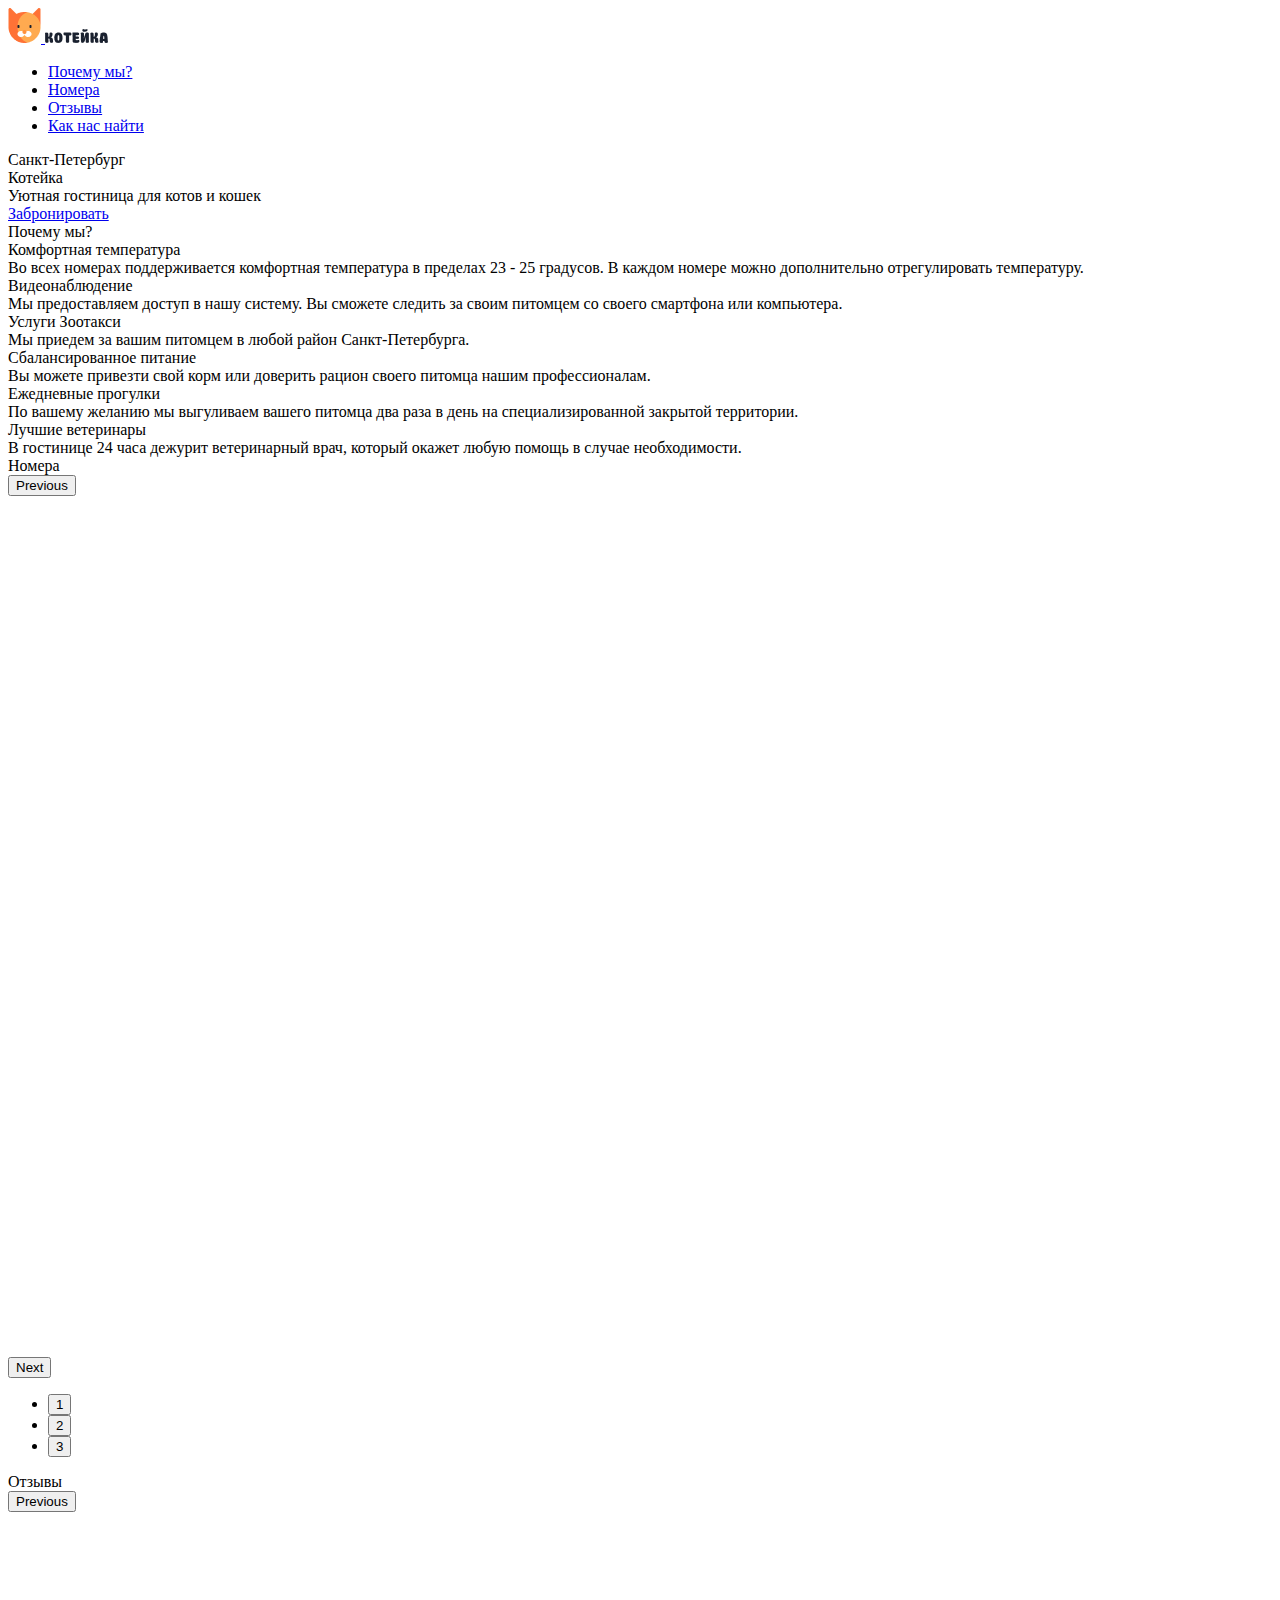
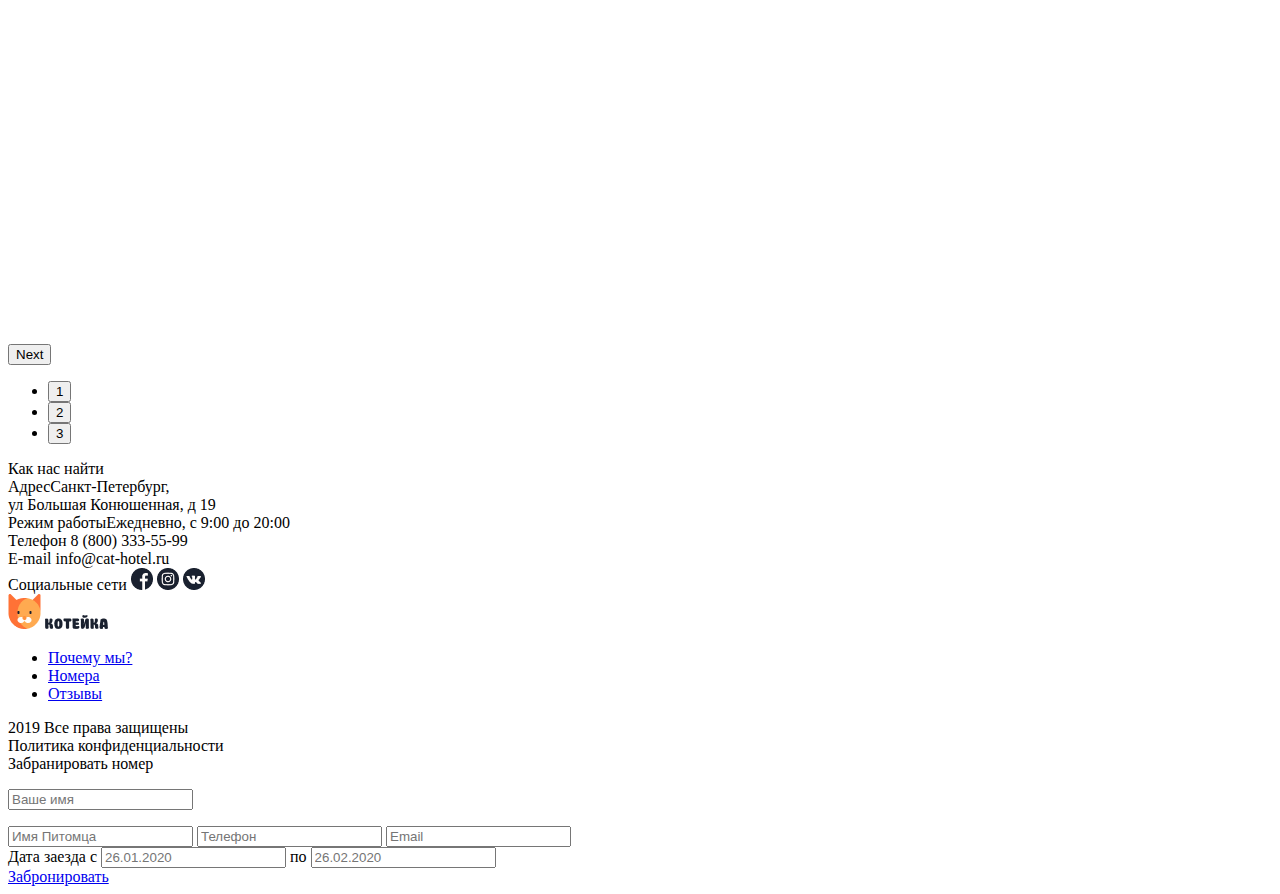
==== github/cathotel/index.html @ 37ad0294 "Создал сайт кетхотел" ====
<!DOCTYPE html>
<html lang="en">

<head>
    <meta charset="UTF-8">
    <meta name="viewport" content="width=device-width, initial-scale=1.0">
    <title>Document</title>
    <link href="https://fonts.googleapis.com/css?family=Lato:400,700|Rubik:400,500,700,900&display=swap&subset=cyrillic"
        rel="stylesheet">
    <link rel="stylesheet" href="/css/reset.css">
    <link rel="stylesheet" href="/css/slick.css">
    <link rel="stylesheet" href="/css/fonts.css">
    <link rel="stylesheet" href="/css/main.css">
    <link rel="stylesheet" href="/css/style.css">
</head>

<body>
    <div class="header">
        <div class="container">
            <div class="header-wrapper">
                <div class="header-logo">
                    <a href="/index.html">
                        <img src="images/logo.png" alt="">
                        <img src="images/logodescr.png" alt=""></a>
                </div>
                <div class="header-menu">
                    <ul>
                        <li class="list"><a href="#text-item">Почему мы?</a></li>
                        <li class="list"><a href="nomera.html">Номера</a></li>
                        <li class="list"><a href="#otzyvy"> Отзывы</a></li>
                        <li class="list"><a href="#searchmap">Как нас найти</a></li>
                    </ul>
                </div>
            </div>
        </div>
    </div>
    <section class="info">
        <div class="container">
            <div class="info-wrapper">
                <div class="info-item">
                    <div class="subtitle">Санкт-Петербург</div>
                    <div class="title">Котейка</div>
                    <div class="info-item__descr">Уютная гостиница для котов и кошек</div>
                    <a href="#" class="btn js-button-campaign">Забронировать</a>
                </div>
            </div>
        </div>
    </section>

    
    <section class="text">
        <div class="container">

            <div class="text-title" id="text-item">Почему мы?</div>
            <div class="text-items__wrapper">
                <div class="text-item">
                    <div class="text-item__img" style="background-image: url(images/gradus.svg);"></div>
                    <div class="text-item__title">Комфортная температура</div>
                    <div class="text-item__descr">Во всех номерах поддерживается комфортная температура в пределах
                        23 - 25 градусов. В каждом номере можно дополнительно отрегулировать температуру. </div>
                </div>
                <div class="text-item">
                    <div class="text-item__img" style="background-image: url(images/camera.svg);"></div>
                    <div class="text-item__title">Видеонаблюдение</div>
                    <div class="text-item__descr">Мы предоставляем доступ в нашу систему. Вы сможете следить
                        за своим питомцем со своего смартфона или компьютера.</div>
                </div>
                <div class="text-item">
                    <div class="text-item__img" style="background-image: url(images/auto.svg);"></div>
                    <div class="text-item__title">Услуги Зоотакси</div>
                    <div class="text-item__descr">Мы приедем за вашим питомцем в любой район Санкт-Петербурга.</div>
                </div>


                <div class="text-item">
                    <div class="text-item__img" style="background-image: url(images/eat.svg);"></div>
                    <div class="text-item__title">Сбалансированное питание</div>
                    <div class="text-item__descr">Вы можете привезти свой корм
                        или доверить рацион своего
                        питомца нашим профессионалам.</div>
                </div>
                <div class="text-item">
                    <div class="text-item__img" style="background-image: url(images/cat.svg);"></div>
                    <div class="text-item__title">Ежедневные прогулки</div>
                    <div class="text-item__descr">По вашему желанию мы выгуливаем вашего питомца два раза в день
                        на специализированной закрытой территории.</div>
                </div>
                <div class="text-item">
                    <div class="text-item__img" style="background-image: url(images/helper.svg);"></div>
                    <div class="text-item__title">Лучшие ветеринары</div>
                    <div class="text-item__descr">В гостинице 24 часа дежурит ветеринарный врач, который окажет любую
                        помощь в случае необходимости.</div>
                </div>
            </div>
        </div>
    </section>

    <section class="nomers">
        <div class="text-title">Номера</div>
        <div class="slider">
            <div class="slider-items">
                <div class="slider-item">
                    <div class="slider-item-img" style="background-image: url(images/cotvsumke.jpg);"></div>
                    <div class="slider-item-info">
                        <div class="slider-item-info__title">Эконом плюс</div>
                        <div class="slider-item-info__descr">
                            <ul>
                                <li class="sliderList"><a href="">Площадь - 0,90 м2</a></li>
                                <li class="sliderList"><a href="">Размеры (ШхГхВ) — 90х100х180 см</a></li>
                                <li class="sliderList"><a href="">Цена за сутки: 200₽</a></li>
                            </ul>
                        </div>
                        <a href="#" class="btn btnRed js-button-campaign">Забронировать</a>
                    </div>
                </div>
            </div>

            <div class="slider-items">
                <div class="slider-item">
                    <div class="slider-item-img" style="background-image: url(images/cotnapolke.jpg);"></div>
                    <div class="slider-item-info">
                        <div class="slider-item-info__title">Комфорт </div>
                        <div class="slider-item-info__descr">
                            <ul>
                                <li class="sliderList"><a href=""> Площадь - 1,13 м2</a></li>
                                <li class="sliderList"><a href=""> Размеры (ШхГхВ) - 100х125х180 см</a></li>
                                <li class="sliderList"><a href="">Цена за сутки: span 250₽ </a></li>
                            </ul>
                        </div>
                        <a href="#" class="btn btnRed js-button-campaign">Забронировать</a>
                    </div>
                </div>
            </div>

            <div class="slider-items">
                <div class="slider-item">
                    <div class="slider-item-img" style="background-image: url(images/cotvcorzine.png);"></div>
                    <div class="slider-item-info">
                        <div class="slider-item-info__title">Сьют </div>
                        <div class="slider-item-info__descr">
                            <ul>
                                <li class="sliderList"><a href=""> Площадь - 1,56 м2</a></li>
                                <li class="sliderList"><a href=""> Размеры (ШхГхВ) - 125х125х180 см</a></li>
                                <li class="sliderList"><a href=""> Цена за сутки: 350₽</a></li>
                            </ul>
                        </div>
                        <a href="#" class="btn btnRed js-button-campaign">Забронировать</a>
                    </div>
                </div>
            </div>
        </div>
        </div>
    </section>
    <section class="review">
        <div class="text-title" id="otzyvy">Отзывы</div>
        <div class="slider-review">
            <div class="review-slider-item">
                <div class="review-slider-item__text">Первый раз пришлось оставить нашего котика
                    в гостинице, очень переживали. Администратор Мария каждый день высылала нам фото нашего питомца,
                    рассказывала, как он себя чувствует.
                    И мы и котик остались очень довольны!</div>
                <div class="review-slider-item__user_date_wrapper">
                    <div class="review-slider-item__user">Валерия Гришаева</div>
                    <div class="review-slider-item__date">15 ноября, 2019</div>
                </div>
            </div>
            <div class="review-slider-item">
                <div class="review-slider-item__text">Гостиницу для питомцев нам посоветовали друзья. Они всегда
                    оставляют здесь своего кота, когда уезжают. В “Котейке” очень хорошо заботятся о питомцах, в
                    гостинице очень чисто. Всем рекомендую! Будем обращаться еще.</div>
                <div class="review-slider-item__user_date_wrapper">
                    <div class="review-slider-item__user">Екатерина Минаева</div>
                    <div class="review-slider-item__date">10 октября, 2019</div>
                </div>
            </div>
            <div class="review-slider-item">
                <div class="review-slider-item__text">Мой кот — настоящая привереда, угодить ему сложно. У меня были
                    особые требования к уходу за ним, и “Котейка” отлично справились. Я часто наблюдал по видео за
                    питомцем со своего телефона, это очень удобно. </div>
                <div class="review-slider-item__user_date_wrapper">
                    <div class="review-slider-item__user">Павел Нечаев</div>
                    <div class="review-slider-item__date">2 августа, 2019</div>
                </div>
            </div>
        </div>
        </div>
        </div>
    </section>
    <footer class="footer">
        <div class="footer-top">
            <div class="container footer-wrapper">
                <div class="footer-top__item-left">
                    <div class="footer-top__item-left-title">Как нас найти</div>
                    <div class="footer-top__item-left-addres"> <span>Адрес</span>Санкт-Петербург, <br>
                        ул Большая Конюшенная, д 19 </div>
                    <div class="footer-top__item-left-works"> <span>Режим работы</span>Ежедневно, с 9:00 до 20:00 </div>
                    <div class="footer-top__item-left-fon"> <span>Телефон</span> 8 (800) 333-55-99</div>
                    <div class="footer-top__item-left-mail"><span>E-mail</span> info@cat-hotel.ru</div>
                    <div class="footer-top__item-left-socseti"><span>Социальные сети</span>
                        <a href="#"><img src="images/fb.png" alt=""></a>
                        <a href="#"><img src="images/inst.png" alt=""></a>
                        <a href="#"><img src="images/vk.png" alt=""></a>
                    </div>
                </div>

                <div class="footer-top__item-right" id="searchmap">
                    <script type="text/javascript" charset="utf-8" async
                        src="https://api-maps.yandex.ru/services/constructor/1.0/js/?um=constructor%3A2e647d6740fc18b37abcd049ff1bc5b6906db2e746217509d3de28a789d1b84e&amp;width=1057&amp;height=720&amp;lang=ru_RU&amp;scroll=true"></script>
                </div>
            </div>
        </div>
        <div class="footer-bottom">
            <div class="footer-bottom-up">
                <div class="container">
                    <div class="header-wrapper">
                        <div class="header-logo">
                            <img src="images/logo.png" alt="">
                            <img src="images/logodescr.png" alt="">
                        </div>
                        <div class="header-menu">
                            <ul>
                                <li class="list"><a href="#text-item">Почему мы?</a></li>
                                <li class="list"><a href="nomera.html">Номера</a></li>
                                <li class="list"><a href="#otzyvy"> Отзывы</a></li>
                            </ul>
                        </div>
                    </div>
                </div>
            </div>
            <div class="container">
                <div class="footer-bottom-down">
                    <div class="bottom-down__item">2019 Все права защищены</div>
                    <div class="bottom-down__item">Политика конфиденциальности</div>
                </div>
            </div>
        </div>
    </footer>


    <div class="overlay js-overlay-campaign">
        <div class="popup js-popup-campaign">
            <div class="text-title" id="popup-text">Забранировать номер</div>
            <form action="send.php" method="post" class="form">
                <p><input placeholder="Ваше имя" name="fio"></p>
                    <input placeholder="Имя Питомца" name="KatName">
                    <input placeholder="Телефон" name="fon">
                    <input placeholder="Email" name="Email">
                    <div class="data">Дата заезда
                    <span>c</span>
                        <input placeholder="26.01.2020" name="from"> по
                        <input placeholder="26.02.2020" name="to">
                </div>
                <a href="#" class="btn btnRed js-button-campaign">Забронировать</a>
            </form>
           
            <div class="close-popup js-close-campaign"></div>
        </div>
    </div>


    <script src="https://ajax.googleapis.com/ajax/libs/jquery/3.4.1/jquery.min.js"></script>
    <script src="js/slick.min.js"></script>
    <script src="js/main.js"></script>
</body>

</html>
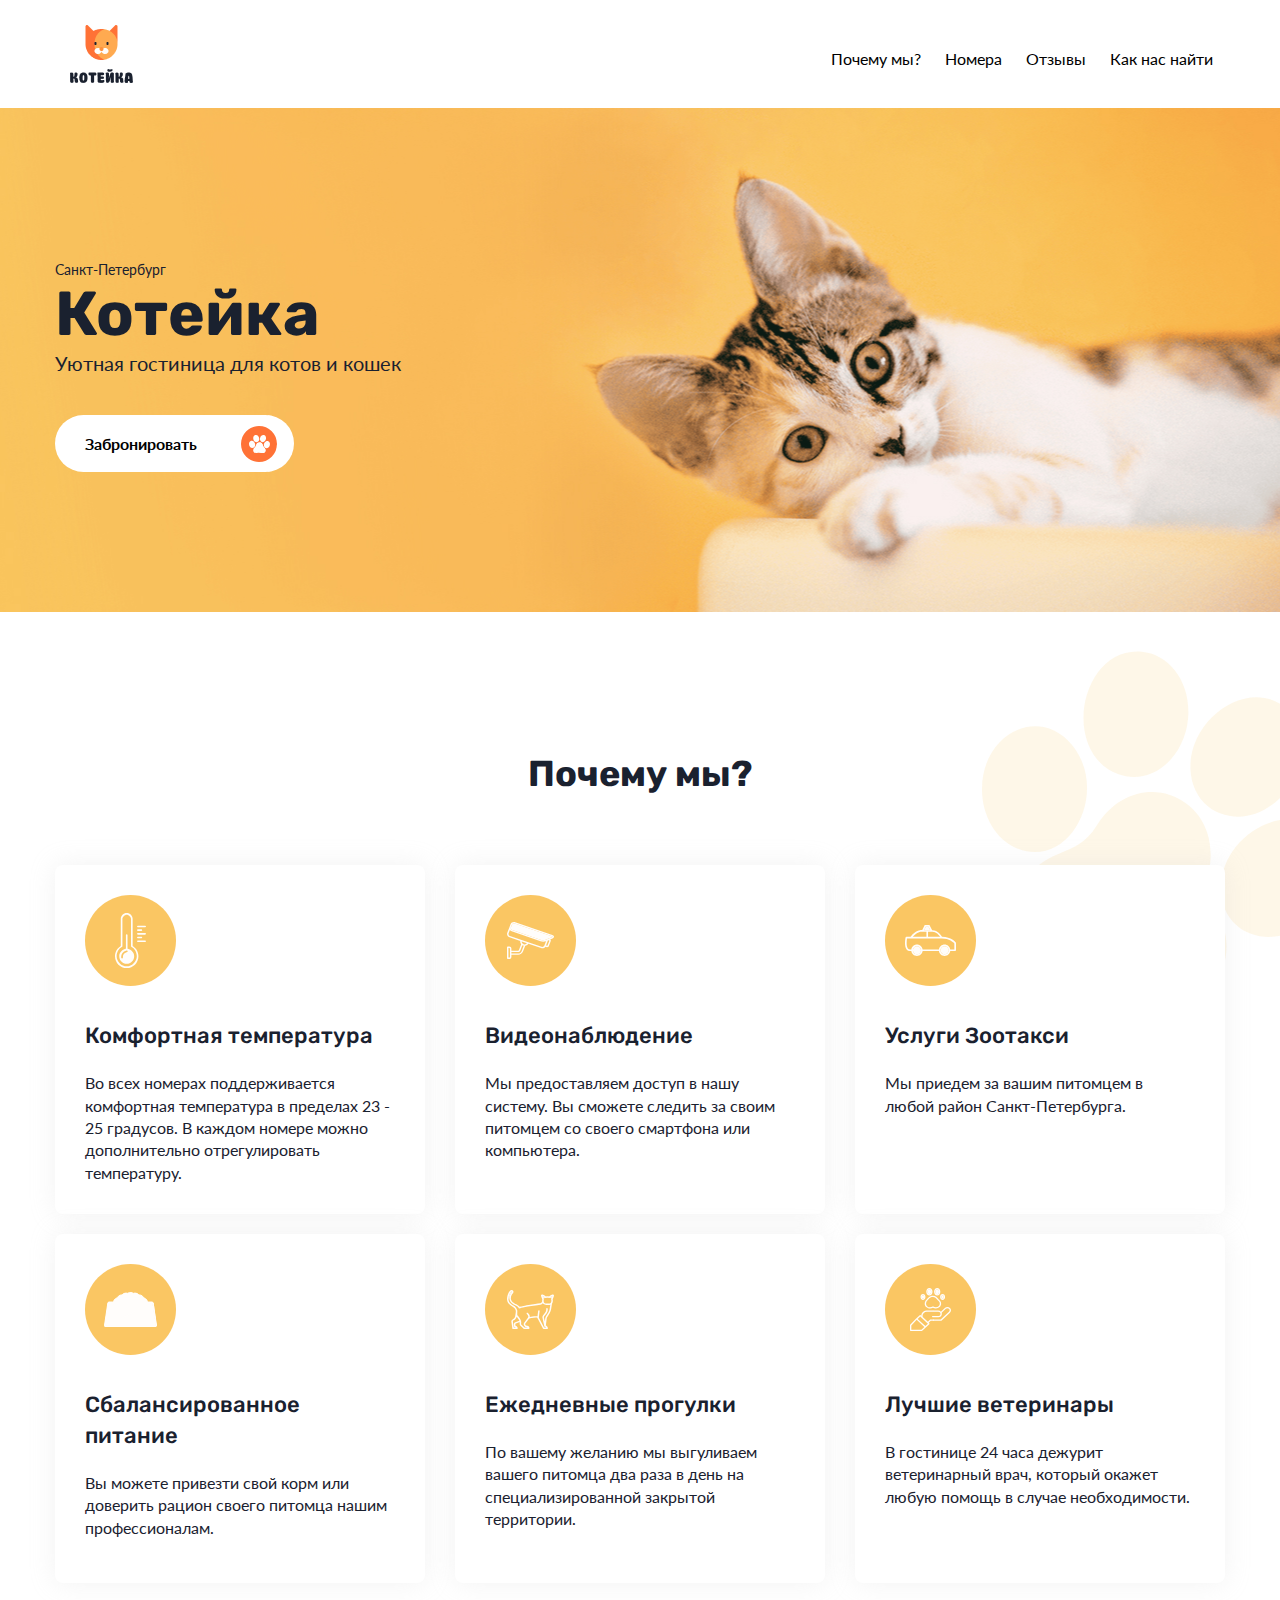
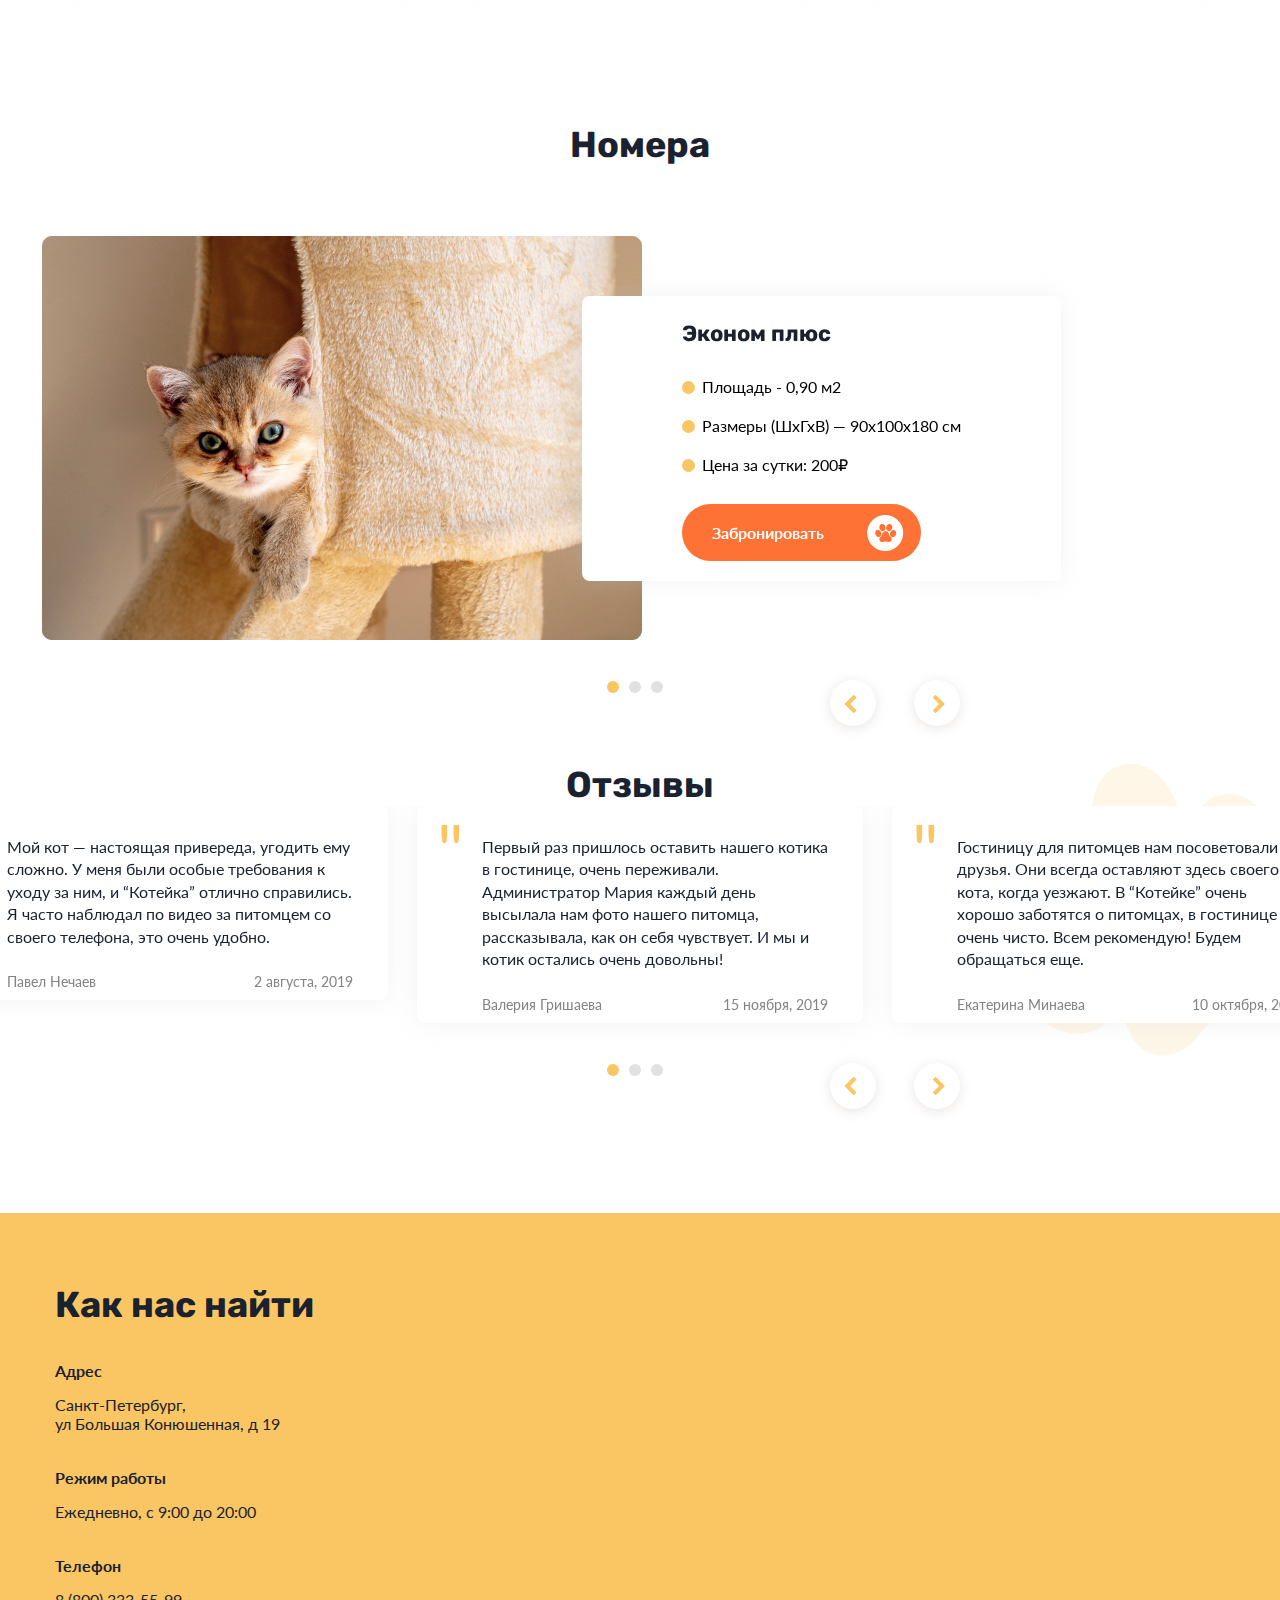
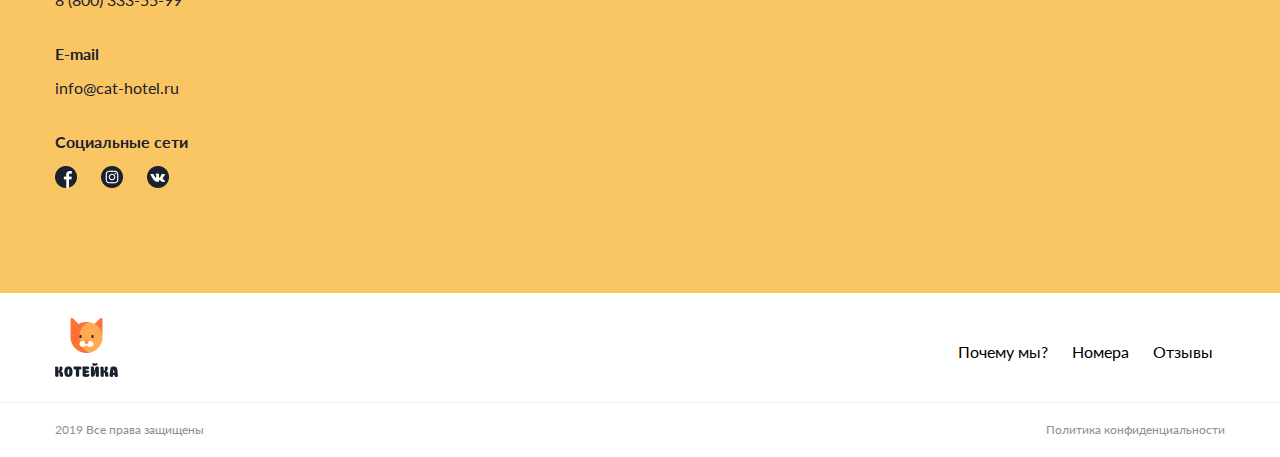
==== commit f595789d: "Update index.html" ====
--- a/github/cathotel/index.html
+++ b/github/cathotel/index.html
@@ -7,11 +7,11 @@
     <title>Document</title>
     <link href="https://fonts.googleapis.com/css?family=Lato:400,700|Rubik:400,500,700,900&display=swap&subset=cyrillic"
         rel="stylesheet">
-    <link rel="stylesheet" href="/css/reset.css">
-    <link rel="stylesheet" href="/css/slick.css">
-    <link rel="stylesheet" href="/css/fonts.css">
-    <link rel="stylesheet" href="/css/main.css">
-    <link rel="stylesheet" href="/css/style.css">
+    <link rel="stylesheet" href="css/reset.css">
+    <link rel="stylesheet" href="css/slick.css">
+    <link rel="stylesheet" href="css/fonts.css">
+    <link rel="stylesheet" href="css/main.css">
+    <link rel="stylesheet" href="css/style.css">
 </head>
 
 <body>
@@ -263,4 +263,4 @@
     <script src="js/main.js"></script>
 </body>
 
-</html>+</html>
--- a/github/cathotel/css/fonts.css
+++ b/github/cathotel/css/fonts.css
@@ -0,0 +1,33 @@
+@font-face {
+  font-family: 'icomoon';
+  src:  url('../fonts/icomoon.eot?s1ht3e');
+  src:  url('../fonts/icomoon.eot?s1ht3e#iefix') format('embedded-opentype'),
+    url('../fonts/icomoon.ttf?s1ht3e') format('truetype'),
+    url('../fonts/icomoon.woff?s1ht3e') format('woff'),
+    url('../fonts/icomoon.svg?s1ht3e#icomoon') format('svg');
+  font-weight: normal;
+  font-style: normal;
+  font-display: block;
+}
+
+[class^="icon-"], [class*=" icon-"] {
+  /* use !important to prevent issues with browser extensions that change fonts */
+  font-family: 'icomoon' !important;
+  speak: none;
+  font-style: normal;
+  font-weight: normal;
+  font-variant: normal;
+  text-transform: none;
+  line-height: 1;
+
+  /* Better Font Rendering =========== */
+  -webkit-font-smoothing: antialiased;
+  -moz-osx-font-smoothing: grayscale;
+}
+
+.icon-chevron-left:before {
+  content: "\f053";
+}
+.icon-chevron-right:before {
+  content: "\f054";
+}
--- a/github/cathotel/css/main.css
+++ b/github/cathotel/css/main.css
@@ -0,0 +1,103 @@
+
+
+.overlay {
+	position: absolute;
+	width: 100%;
+	height: 100vh;
+	top: 0;
+	left: 0;
+	background: rgba(255, 254, 253, 0.8);
+	backdrop-filter: blur(8px);	
+	display: none;
+	z-index: 100;
+	
+}
+
+.popup {
+	position: absolute;
+	max-width: 570px;
+	left: 50%;
+	top: 45%;
+	transform: translate(-50%, -50%);
+	padding: 50px 70px;
+	background-color: #fff;
+	color: #1A212F;
+	box-shadow: 0px 0px 25px rgba(208, 208, 208, 0.25);
+	border-radius: 10px;
+	border: 1px solid sandybrown;
+	background-image: url(../images/formpaw.svg);
+	background-repeat: no-repeat;
+	background-position: -30px -25px;
+}
+#popup-text{
+	font-size: 28px;
+	line-height: 33px;
+	margin-bottom: 50px;
+}
+
+.form input{ 
+	width: 100%;
+	padding: 16px 10px;
+	background-color: #fff;
+	border: 1px solid #D7D7D7;
+	box-sizing: border-box;
+	border-radius: 25px;
+	margin-bottom: 20px;	
+}
+.form .data input{ 
+	max-width: 129px;
+	margin: 0px 1px 20px 12px;
+	
+}
+.data{
+
+}
+.data span{
+	padding: 0 0 0 30px;
+}
+
+.form input::placeholder{ 
+	color: #000;
+}
+.form .btn{
+	transform: translate(40%);
+}
+.close-popup {
+	position: absolute;
+	top: 15px;
+	right: 15px;
+	width: 23px;
+	height: 23px;
+	cursor: pointer;
+}
+
+.close-popup:before {
+	content: '';
+	background-color: #FF7236;
+	position: absolute;
+	height: 1px;
+	width: 31px;
+	top: 11px;
+	left: -4px;
+	transform: rotate(-45deg);
+}
+
+.close-popup:after {
+	content: '';
+	background-color: #FF7236;
+	position: absolute;
+	height: 1px;
+	width: 31px;
+	top: 11px;
+	transform: rotate(45deg);
+	left: -4px;
+}
+
+@media screen and (max-width: 768px) {
+
+	.popup {
+		width: 100%;
+		height: 100vh;
+		font-size: 15px;
+	}
+}--- a/github/cathotel/css/style.css
+++ b/github/cathotel/css/style.css
@@ -0,0 +1,1142 @@
+
+*, *::before, *::after{
+    box-sizing: border-box;
+}
+body{
+    font-family: 'Lato',serif;
+    font-weight: 400;
+    font-size: 16px;
+    line-height: 140%;
+    color: #1A212F;
+    outline: none;
+}
+a{
+    text-decoration: none;
+    color: #000;
+}
+
+.container {
+    max-width: 1170px;
+    margin: 0 auto;
+}
+.header-wrapper {
+    display: flex;
+    justify-content: space-between;
+    padding-top: 10px;
+}
+.header-logo :first-child{
+    margin: 3px 15px;
+    display: block;
+}
+.header-logo{
+    margin: 12px 0px;
+}
+.header-menu ul {
+    display: flex;
+}
+.list {    
+    margin: 32px 1px;
+    border: 1px solid #Fff;
+    padding: 5px 10px;
+    transition: .5s;
+}
+.list:hover{
+    border: 1px solid #FAC663;
+    padding: 5px 10px;
+}
+.info {
+    width: 100%;
+    background-image: url(../images/fon.jpg);
+    background-repeat: no-repeat;
+    background-size: cover;
+    background-position: center;
+    height: 504px;
+}
+.info-wrapper {
+    padding-top: 153px;
+    
+}
+.info-item {
+    max-width: 350px;
+    
+}
+.subtitle {
+    font-size: 14px;
+    line-height: 17px;
+}
+.title {
+    font-family: 'Rubik', sans-serif;
+    font-weight: bold;
+    font-size: 62px;
+    line-height: 73px;
+}
+.info-item__descr {
+    font-size: 20px;
+    line-height: 24px;
+    margin-bottom: 40px;
+}
+
+.btn{
+    padding: 19px 80px 19px 30px;
+    background-color: #fff;
+    border-radius: 30px;
+    display: inline-block;
+    font-weight: 700;
+    font-size: 16px;
+    line-height: 19px;
+    background-image: url(../images/paw.svg);
+    background-repeat: no-repeat;
+    background-position: right;
+    border-right: solid 17px #fff;
+}
+.text {
+    width: 100%;
+    position: relative;
+    padding-top: 140px;
+    background-image: url(../images/lapa.svg);
+    background-position:  100% 0;
+    background-repeat: no-repeat;
+}
+
+.text-title {
+    font-family: 'Rubik', sans-serif;
+    font-weight: bold;
+    font-weight: bold;
+    font-size: 36px;
+    line-height: 43px;
+    width: 100%;
+    text-align: center;
+}
+.text-items__wrapper {
+    margin-top: 70px;
+    display: grid;
+    grid-template-columns: 1fr 1fr 1fr;
+    grid-template-rows: 1fr 1fr;
+    grid-column-gap:30px ;
+    grid-row-gap: 20px;
+}
+.text-item {
+    max-width: 370px;
+    border-radius: 8px;
+    box-shadow: 0px 0px 25px rgba(208, 208, 208, 0.25);
+    background-color: #fff;
+    padding: 30px 30px;
+}
+
+.text-item__img {
+    width: 91px;
+    height: 91px;
+    background-color: #FAC663;
+    border-radius: 50%;
+    background-repeat: no-repeat;
+    background-position: 50% 50%;
+    margin-bottom: 35px;
+}
+.text-item__title {
+    font-family: 'Rubik', sans-serif;
+    font-weight: bold;
+    font-weight: 500;
+    font-size: 22px;
+    line-height: 140%;
+    margin-bottom: 20px;
+}
+
+
+.btnRed{
+    background-color: #FF7236;
+    border-color: #FF7236;
+    background-image: url(../images/paw2.png);
+    color: #fff;
+}
+    
+.nomers {
+    background-image: url(../images/ryba.png) q;
+    background-repeat: no-repeat;
+    margin-top: 140px;
+}
+
+.slider {
+    margin-bottom: 70px;
+}
+.slider-items{
+    width: 1197px;
+}
+.slider-item {
+    padding-top: 70px;
+    max-width: 1197px;
+    margin: 0 auto;
+    position: relative;
+
+}
+.slider-item-img {
+    max-width: 600px;
+    height: 404px;
+    
+}
+.slider-item-info {
+    position: absolute;
+    top: 130px;
+    left: 540px;
+    max-width: 500px;
+    height: 285px;
+    border-radius: 8px;
+    box-shadow: 0px 0px 25px rgba(208, 208, 208, 0.25);
+    z-index: 5;
+    background-color: #fff;
+    padding: 25px 100px;
+}
+.slider-item-info__title {
+    font-weight: 500;
+    font-size: 22px;
+    line-height: 26px;
+    font-family: 'Rubik', sans-serif;
+    font-weight: bold;
+    margin-bottom: 30px;
+}
+.slider-item-info__descr {
+    margin-bottom: 30px;
+}
+.sliderList {
+    font-size: 16px;
+    line-height: 19px;
+    font-family: 'Lato',serif;
+    font-weight: 400;
+    margin-bottom: 20px;
+    position: relative;
+    padding-left: 20px;
+}
+.sliderList::before{
+    width: 13px;
+    height: 13px;
+    background-color: #FAC663;
+    content: "";
+    position: absolute;
+    left: 0;
+    top: 23%;
+    border-radius: 50%;
+}
+.slider .slick-dots{
+    display: flex;
+    justify-content: center;
+}
+.slider .slick-dots button{
+    font-size: 0;
+    border-radius: 50%;
+    background-color: #E1E1E1;
+    border: none;
+    margin-right: 10px;
+    width: 12px;
+    height: 12px;
+}
+.slider .slick-dots .slick-active button{
+    background-color: #FAC663;
+}
+
+.slider .slick-arrow {
+    position: absolute;
+    bottom: -33px;
+    right: 25%;
+    display: flex;    
+    background-color: #fff;
+    width: 46px;
+    height: 46px;
+    border-radius: 50%;
+    box-shadow: 0px 2px 12px rgba(173, 152, 143, 0.25);
+    border: none;
+    cursor: pointer;
+    font-size: 0;
+}
+.slider .slick-prev{
+    position: absolute;
+    right: 30%;
+    width: 46px;
+    height: 46px;
+    display: inline-block;
+    margin-right: 20px;
+}
+
+.slider .slick-prev::before{
+    content: "\f053";
+    color: #FAC663;
+    z-index: 15;
+    font-size: 20px;
+    font-family: 'icomoon';
+    position: absolute;
+    top: 30%;
+    left: 29%;
+}
+.slider .slick-next::before{
+    content: "\f054";
+    color: #FAC663;
+    font-size: 20px;
+    font-family: 'icomoon';
+    position: absolute;
+    top: 30%;
+    left: 39%;
+}
+
+.review {
+    width: 100%;
+    background-image: url(../images/lapa2.png);
+    background-repeat: no-repeat;
+    background-position:100% 0;
+}
+
+.slider-review {
+    width: 100%;
+}
+.slick-track{
+    margin-bottom: 30px;
+}
+
+.review-slider-item {
+    max-width: 446px;
+    padding:30px 35px 10px 65px ;
+    background-color: #fff;
+    box-shadow: 0px 0px 25px rgba(208, 208, 208, 0.25);
+    border-radius: 8px;
+    margin-right: 29px;
+}
+.review-slider-item__text{
+    position: relative;
+}
+.review-slider-item__text::before{
+    content: '"';
+    font-size: 72px;
+    line-height: 86px;
+    color: #FAC663;
+    position: absolute;
+    top:-30px;
+    left: -45px;
+}
+.review-slider-item__user_date_wrapper{
+    display: flex;
+    justify-content: space-between;
+    margin-top: 25px;
+    font-size: 14px;
+    line-height: 17px;
+    color: #848484;
+}
+
+.slider-review .slick-dots{
+    display: flex;
+    justify-content: center;
+}
+.slider-review .slick-dots button{
+    font-size: 0;
+    border-radius: 50%;
+    background-color: #E1E1E1;
+    border: none;
+    margin-right: 10px;
+    width: 12px;
+    height: 12px;
+}
+.slider-review .slick-dots .slick-active button{
+    background-color: #FAC663;
+}
+
+.slider-review .slick-arrow {
+    position: absolute;
+    bottom: -33px;
+    right: 25%;
+    display: flex;    
+    background-color: #fff;
+    width: 46px;
+    height: 46px;
+    border-radius: 50%;
+    box-shadow: 0px 2px 12px rgba(173, 152, 143, 0.25);
+    border: none;
+    cursor: pointer;
+    font-size: 0;
+}
+.slider-review .slick-prev{
+    position: absolute;
+    right: 30%;
+    width: 46px;
+    height: 46px;
+    display: inline-block;
+    margin-right: 20px;
+}
+
+.slider-review .slick-prev::before{
+    content: "\f053";
+    color: #FAC663;
+    z-index: 15;
+    font-size: 20px;
+    font-family: 'icomoon';
+    position: absolute;
+    top: 30%;
+    left: 29%;
+}
+.slider-review .slick-next::before{
+    content: "\f054";
+    color: #FAC663;
+    font-size: 20px;
+    font-family: 'icomoon';
+    position: absolute;
+    top: 30%;
+    left: 39%;
+}
+
+.footer {
+    margin-top: 137px;
+}
+.footer-top {
+    background: #FAC663;
+    width: 100%;
+}
+.footer-wrapper{
+    display: flex;
+    
+}
+.footer-top__item-left {
+    padding: 70px 100px 70px 0px;
+    font-size: 16px;
+    line-height: 19px;
+}
+.footer-top__item-left span { 
+    font-weight: bold;
+    display: block;
+    margin-bottom: 15px;
+}
+.footer-top__item-left div { 
+    margin-bottom: 35px;
+}
+
+
+.footer-top__item-left-title {
+    font-weight: bold;
+    font-size: 36px;
+    line-height: 43px;
+    font-family: 'Rubik', sans-serif;
+}
+
+.footer-top__item-right .ymaps-2-1-76-map{
+ width: 100%;
+ height: 100%;
+}
+
+.footer-top__item-right {
+    width: 60%;
+    position: relative;
+}
+.footer-top__item-left-socseti img{
+    margin-right: 20px;
+}
+
+.footer-bottom-up{
+    border-bottom: 1px solid #EFEFEF;
+}
+
+.footer-bottom-down{
+    display: flex;
+    justify-content: space-between;
+    font-size: 12px;
+    line-height: 14px;
+    color: #8F8F8F;  
+    padding: 20px 0;  
+}
+
+/* Номера html */
+
+.cd-main-content {
+    position: relative;
+    min-height: 100vh;
+  }
+  .cd-main-content:after {
+    content: "";
+    display: table;
+    clear: both;
+  }
+  .cd-main-content.is-fixed .cd-tab-filter-wrapper {
+    position: fixed;
+    top: 0;
+    left: 0;
+    width: 100%;
+  }
+  .cd-main-content.is-fixed .cd-gallery {
+    padding-top: 76px;
+  }
+  .cd-main-content.is-fixed .cd-filter {
+    position: fixed;
+    height: 100vh;
+    overflow: hidden;
+  }
+  .cd-main-content.is-fixed .cd-filter form {
+    height: 100vh;
+    overflow: auto;
+    -webkit-overflow-scrolling: touch;
+  }
+  .cd-main-content.is-fixed .cd-filter-trigger {
+    position: fixed;
+  }
+  @media only screen and (min-width: 768px) {
+    .cd-main-content.is-fixed .cd-gallery {
+      padding-top: 90px;
+    }
+  }
+  @media only screen and (min-width: 1170px) {
+    .cd-main-content.is-fixed .cd-gallery {
+      padding-top: 100px;
+    }
+  }
+  
+  /* -------------------------------- 
+  
+  xtab-filter 
+  
+  -------------------------------- */
+  .cd-tab-filter-wrapper {
+    background-color: #ffffff;
+    box-shadow: 0 1px 1px rgba(0, 0, 0, 0.08);
+    z-index: 1;
+  }
+  .cd-tab-filter-wrapper:after {
+    content: "";
+    display: table;
+    clear: both;
+  }
+  
+  .cd-tab-filter {
+    /* tabbed navigation style on mobile - dropdown */
+    position: relative;
+    height: 50px;
+    width: 140px;
+    margin: 0 auto;
+    z-index: 1;
+  }
+  .cd-tab-filter::after {
+    /* small arrow icon */
+    content: '';
+    position: absolute;
+    right: 14px;
+    top: 50%;
+    bottom: auto;
+    -webkit-transform: translateY(-50%);
+    -moz-transform: translateY(-50%);
+    -ms-transform: translateY(-50%);
+    -o-transform: translateY(-50%);
+    transform: translateY(-50%);
+    display: inline-block;
+    width: 16px;
+    height: 16px;
+    background: url("../images/cd-icon-arrow.svg") no-repeat center center;
+    -webkit-transition: all 0.3s;
+    -moz-transition: all 0.3s;
+    transition: all 0.3s;
+    pointer-events: none;
+  }
+  .cd-tab-filter ul {
+    position: absolute;
+    top: 0;
+    left: 0;
+    background-color: #ffffff;
+    box-shadow: inset 0 -2px 0 #41307c;
+  }
+  .cd-tab-filter li {
+    display: none;
+  }
+  .cd-tab-filter li:first-child {
+    /* this way the placehodler is alway visible */
+    display: block;
+  }
+  .cd-tab-filter a {
+    display: block;
+    /* set same size of the .cd-tab-filter */
+    height: 50px;
+    width: 140px;
+    line-height: 50px;
+    padding-left: 14px;
+  }
+  .cd-tab-filter a.selected {
+    background: #41307c;
+    color: #ffffff;
+  }
+  .cd-tab-filter.is-open::after {
+    /* small arrow rotation */
+    -webkit-transform: translateY(-50%) rotate(-180deg);
+    -moz-transform: translateY(-50%) rotate(-180deg);
+    -ms-transform: translateY(-50%) rotate(-180deg);
+    -o-transform: translateY(-50%) rotate(-180deg);
+    transform: translateY(-50%) rotate(-180deg);
+  }
+  .cd-tab-filter.is-open ul {
+    box-shadow: inset 0 -2px 0 #41307c, 0 2px 10px rgba(0, 0, 0, 0.2);
+  }
+  .cd-tab-filter.is-open ul li {
+    display: block;
+  }
+  .cd-tab-filter.is-open .placeholder a {
+    /* reduces the opacity of the placeholder on mobile when the menu is open */
+    opacity: .4;
+  }
+  @media only screen and (min-width: 768px) {
+    .cd-tab-filter {
+      /* tabbed navigation style on medium devices */
+      width: auto;
+      cursor: auto;
+    }
+    .cd-tab-filter::after {
+      /* hide the arrow */
+      display: none;
+    }
+    .cd-tab-filter ul {
+      background: transparent;
+      position: static;
+      box-shadow: none;
+      text-align: center;
+    }
+    .cd-tab-filter li {
+      display: inline-block;
+    }
+    .cd-tab-filter li.placeholder {
+      display: none !important;
+    }
+    .cd-tab-filter a {
+      display: inline-block;
+      padding: 0 1em;
+      width: auto;
+      color: #9a9a9a;
+      text-transform: uppercase;
+      font-weight: 700;
+      font-size: 1.3rem;
+    }
+    .no-touch .cd-tab-filter a:hover {
+      color: #FF7236;
+    }
+    .cd-tab-filter a.selected {
+      background: transparent;
+      color: #7c6e30;
+      /* create border bottom using box-shadow property */
+      box-shadow: inset 0 -2px 0 #FF7236;
+    }
+    .cd-tab-filter.is-open ul li {
+      display: inline-block;
+    }
+  }
+  @media only screen and (min-width: 1170px) {
+    .cd-tab-filter {
+      /* tabbed navigation on big devices */
+      width: 100%;
+      float: right;
+      margin: 0;
+      -webkit-transition: width 0.3s;
+      -moz-transition: width 0.3s;
+      transition: width 0.3s;
+    }
+    .cd-tab-filter.filter-is-visible {
+      /* reduce width when filter is visible */
+      width: 80%;
+    }
+  }
+  
+  /* -------------------------------- 
+  
+  xgallery 
+  
+  -------------------------------- */
+  .cd-gallery {
+    padding: 26px 5%;
+    width: 100%;
+  }
+  .cd-gallery li {
+    margin-bottom: 1.6em;
+    box-shadow: 0 1px 4px rgba(211, 108, 11, 0);
+    display: none;
+  }
+  .cd-gallery li.gap {
+    /* used in combination with text-align: justify to align gallery elements */
+    opacity: 0;
+    height: 0;
+    display: inline-block;
+  }
+  .cd-gallery img {
+    display: block;
+    width: 100%;
+  }
+  .title-wrapper .text-title{
+    margin: 60px 0;
+    text-align: left;
+    
+  }
+  .item-box {
+      min-width: 270px;
+      box-shadow: 0px 0px 25px rgba(208, 208, 208, 0.25);
+
+}
+.item-box__img {
+    width: 100%;
+    min-height: 185px;
+    background-repeat: no-repeat;
+    background-position:center;
+    background-size: cover;
+    margin-bottom: 25px;
+}
+.item-box_descr-wrapper{
+    display: flex;
+    justify-content: center;
+    padding: 0 20px 25px;
+}
+.item-box_descr {
+    font-size: 14px;
+    line-height: 17px;  
+}
+.item-box__title {
+    font-weight: 500;
+    font-size: 20px;
+    line-height: 24px;
+    font-family: 'Rubik', sans-serif;
+    margin-bottom: 20px;
+}
+.item-box__size {
+    margin-bottom: 15px;
+}
+.item-box__area {
+    margin-bottom: 15px;
+}
+.item-box__equipment {
+    margin-bottom: 15px;
+}
+.item-box__price {
+    margin-bottom: 25px;
+}
+.item-box__price span{
+    font-weight: 700;
+    font-size: 18px;
+    line-height: 22px;
+    padding-left: 10px;
+}
+
+.btnred{
+
+    color: #fff;
+}
+
+  .cd-gallery .cd-fail-message {
+    display: none;
+    text-align: center;
+  }
+  @media only screen and (min-width: 768px) {
+    .cd-gallery {
+      padding: 40px 3%;
+    }
+    .cd-gallery ul {
+      text-align: justify;
+    }
+    .cd-gallery ul:after {
+      content: "";
+      display: table;
+      clear: both;
+    }
+    .cd-gallery li {
+      width: 48%;
+      margin-bottom: 2em;
+    }
+  }
+  @media only screen and (min-width: 1170px) {
+    .cd-gallery {
+      padding: 50px 2%;
+      float: right;
+      -webkit-transition: width 0.3s;
+      -moz-transition: width 0.3s;
+      transition: width 0.3s;
+    }
+    .cd-gallery li {
+      width: 23%;
+    }
+    .cd-gallery.filter-is-visible {
+      /* reduce width when filter is visible */
+      width: 80%;
+    }
+  }
+  
+  /* -------------------------------- 
+  
+  xfilter 
+  
+  -------------------------------- */
+  .cd-filter {
+    position: absolute;
+    top: 0;
+    left: 0;
+    width: 280px;
+    height: 100%;
+    background: #ffffff;
+    box-shadow: 4px 4px 20px transparent;
+    z-index: 2;
+    /* Force Hardware Acceleration in WebKit */
+    -webkit-transform: translateZ(0);
+    -moz-transform: translateZ(0);
+    -ms-transform: translateZ(0);
+    -o-transform: translateZ(0);
+    transform: translateZ(0);
+    -webkit-backface-visibility: hidden;
+    backface-visibility: hidden;
+    -webkit-transform: translateX(-100%);
+    -moz-transform: translateX(-100%);
+    -ms-transform: translateX(-100%);
+    -o-transform: translateX(-100%);
+    transform: translateX(-100%);
+    -webkit-transition: -webkit-transform 0.3s, box-shadow 0.3s;
+    -moz-transition: -moz-transform 0.3s, box-shadow 0.3s;
+    transition: transform 0.3s, box-shadow 0.3s;
+  }
+  .cd-filter::before {
+    /* top colored bar */
+    content: '';
+    position: absolute;
+    top: 0;
+    left: 0;
+    height: 50px;
+    width: 100%;
+    background-color: #FF7236;
+    z-index: 2;
+  }
+  .cd-filter::after {
+      content: "<-";
+      color: #fff;
+      position: absolute;
+      top: 50%;
+      right: 50%;
+  }
+  .cd-filter form {
+    padding: 70px 20px;
+  }
+  .cd-filter .cd-close {
+    position: absolute;
+    top: 0;
+    right: 15px;
+    height: 50px;
+    line-height: 50px;
+    width: 60px;
+    color: #ffffff;
+    font-size: 1.3rem;
+    text-align: center;
+    background: #FF7236;
+    opacity: 0;
+    -webkit-transition: opacity 0.3s;
+    -moz-transition: opacity 0.3s;
+    transition: opacity 0.3s;
+    z-index: 3;
+  }
+  .no-touch .cd-filter .cd-close:hover {
+    background: #FF7236;
+  }
+  .cd-filter.filter-is-visible {
+    -webkit-transform: translateX(0);
+    -moz-transform: translateX(0);
+    -ms-transform: translateX(0);
+    -o-transform: translateX(0);
+    transform: translateX(0);
+    box-shadow: 4px 4px 20px rgba(199, 101, 20, 0.2);
+  }
+  .cd-filter.filter-is-visible .cd-close {
+    opacity: 1;
+  }
+  @media only screen and (min-width: 1170px) {
+    .cd-filter {
+      width: 20%;
+    }
+    .cd-filter form {
+      padding: 70px 10%;
+    }
+  }
+  
+  .cd-filter-trigger {
+    position: absolute;
+    top: 0;
+    left: 0;
+    height: 50px;
+    line-height: 50px;
+    width: 60px;
+    /* image replacement */
+    overflow: hidden;
+    text-indent: 100%;
+    color: transparent;
+    white-space: nowrap;
+    background: transparent url("../images/cd-icon-filter.svg") no-repeat center center;
+    z-index: 3;
+  }
+  .cd-filter-trigger.filter-is-visible {
+    pointer-events: none;
+  }
+  @media only screen and (min-width: 1170px) {
+    .cd-filter-trigger {
+      width: auto;
+      left: 2%;
+      text-indent: 0;
+      color: #9a9a9a;
+      text-transform: uppercase;
+      font-size: 1.3rem;
+      font-weight: 700;
+      padding-left: 24px;
+      background-position: left center;
+      -webkit-transition: color 0.3s;
+      -moz-transition: color 0.3s;
+      transition: color 0.3s;
+    }
+    .no-touch .cd-filter-trigger:hover {
+      color: #41307c;
+    }
+    .cd-filter-trigger.filter-is-visible, .cd-filter-trigger.filter-is-visible:hover {
+      color: #ffffff;
+    }
+  }
+  
+  /* -------------------------------- 
+  
+  xcustom form elements 
+  
+  -------------------------------- */
+  .cd-filter-block {
+    margin-bottom: 1.6em;
+  }
+  .cd-filter-block h4 {
+    /* filter block title */
+    position: relative;
+    margin-bottom: .2em;
+    padding: 10px 0 10px 20px;
+    color: #9a9a9a;
+    text-transform: uppercase;
+    font-weight: 700;
+    font-size: 1.3rem;
+    -webkit-user-select: none;
+    -moz-user-select: none;
+    -ms-user-select: none;
+    user-select: none;
+    cursor: pointer;
+  }
+  .no-touch .cd-filter-block h4:hover {
+    color: #FF7236;
+  }
+  .cd-filter-block h4::before {
+    /* arrow */
+    content: '';
+    position: absolute;
+    left: 0;
+    top: 50%;
+    width: 16px;
+    height: 16px;
+    background: url("../images/cd-icon-arrow.svg") no-repeat center center;
+    -webkit-transform: translateY(-50%);
+    -moz-transform: translateY(-50%);
+    -ms-transform: translateY(-50%);
+    -o-transform: translateY(-50%);
+    transform: translateY(-50%);
+    -webkit-transition: -webkit-transform 0.3s;
+    -moz-transition: -moz-transform 0.3s;
+    transition: transform 0.3s;
+  }
+  .cd-filter-block h4.closed::before {
+    -webkit-transform: translateY(-50%) rotate(-90deg);
+    -moz-transform: translateY(-50%) rotate(-90deg);
+    -ms-transform: translateY(-50%) rotate(-90deg);
+    -o-transform: translateY(-50%) rotate(-90deg);
+    transform: translateY(-50%) rotate(-90deg);
+  }
+  .cd-filter__wrapper{
+      max-width: 212px;
+  }
+  .cd-filter-block input, .cd-filter-block select,
+  .cd-filter-block .radio-label::before,
+  .cd-filter-block .checkbox-label::before {
+    /* shared style for input elements */
+    font-family: "Open Sans", sans-serif;
+    border-radius: 0;
+    background-color: #ffffff;
+    border: 2px solid #e6e6e6;
+  }
+  .cd-filter-block input[type='search'],
+  .cd-filter-block input[type='text'],
+  .cd-filter-block select {
+    width: 100%;
+    padding: .8em;
+    -webkit-appearance: none;
+    -moz-appearance: none;
+    -ms-appearance: none;
+    -o-appearance: none;
+    appearance: none;
+    box-shadow: none;
+  }
+  .cd-filter-block input[type='search']:focus,
+  .cd-filter-block input[type='text']:focus,
+  .cd-filter-block select:focus {
+    outline: none;
+    background-color: #ffffff;
+    border-color: #FF7236;
+  }
+  .cd-filter-block input[type='search'] {
+    /* custom style for the search element */
+    border-color: transparent;
+    background-color: #e6e6e6;
+    /* prevent jump - ios devices */
+    font-size: 1.6rem !important;
+  }
+  .cd-filter-block input[type='search']::-webkit-search-cancel-button {
+    display: none;
+  }
+
+  .cd-filter-block .cd-select {
+    /* select element wrapper */
+    position: relative;
+  }
+  .cd-filter-block .cd-select::after {
+    /* switcher arrow for select element */
+    content: '';
+    position: absolute;
+    z-index: 1;
+    right: 14px;
+    top: 50%;
+    -webkit-transform: translateY(-50%);
+    -moz-transform: translateY(-50%);
+    -ms-transform: translateY(-50%);
+    -o-transform: translateY(-50%);
+    transform: translateY(-50%);
+    display: block;
+    width: 16px;
+    height: 16px;
+    background: url("../images/cd-icon-arrow.svg") no-repeat center center;
+    pointer-events: none;
+  }
+  .cd-filter-block select {
+    cursor: pointer;
+    font-size: 1.4rem;
+  }
+  .cd-filter-block select::-ms-expand {
+    display: none;
+  }
+
+  .cd-filter-block .list li {
+    position: relative;
+    margin-bottom: .8em;
+  }
+  .cd-filter-block .list li:last-of-type {
+    margin-bottom: 0;
+  }
+  .cd-filter-block input[type=radio],
+  .cd-filter-block input[type=checkbox] {
+    /* hide original check and radio buttons */
+    position: absolute;
+    left: 0;
+    top: 0;
+    margin: 0;
+    padding: 0;
+    opacity: 0;
+    z-index: 2;
+  }
+  .cd-filter-block .checkbox-label,
+  .cd-filter-block .radio-label {
+    padding-left: 24px;
+    font-size: 1.4rem;
+    -webkit-user-select: none;
+    -moz-user-select: none;
+    -ms-user-select: none;
+    user-select: none;
+  }
+  .cd-filter-block .checkbox-label::before, .cd-filter-block .checkbox-label::after,
+  .cd-filter-block .radio-label::before,
+  .cd-filter-block .radio-label::after {
+    /* custom radio and check boxes */
+    content: '';
+    display: block;
+    position: absolute;
+    top: 50%;
+    -webkit-transform: translateY(-50%);
+    -moz-transform: translateY(-50%);
+    -ms-transform: translateY(-50%);
+    -o-transform: translateY(-50%);
+    transform: translateY(-50%);
+  }
+  .cd-filter-block .checkbox-label::before,
+  .cd-filter-block .radio-label::before {
+    width: 16px;
+    height: 16px;
+    left: 0;
+  }
+  .cd-filter-block .checkbox-label::after,
+  .cd-filter-block .radio-label::after {
+    /* check mark - hidden */
+    display: none;
+  }
+  .cd-filter-block .checkbox-label::after {
+    /* check mark style for check boxes */
+    width: 16px;
+    height: 16px;
+    background: url("../images/cd-icon-check.svg") no-repeat center center;
+  }
+  .cd-filter-block .radio-label::before,
+  .cd-filter-block .radio-label::after {
+    border-radius: 50%;
+  }
+  .cd-filter-block .radio-label::after {
+    /* check mark style for radio buttons */
+    width: 6px;
+    height: 6px;
+    background-color: #ffffff;
+    left: 5px;
+  }
+  .cd-filter-block input[type=radio]:checked + label::before,
+  .cd-filter-block input[type=checkbox]:checked + label::before {
+    border-color: #FF7236;
+    background-color: #FF7236;
+  }
+  .cd-filter-block input[type=radio]:checked + label::after,
+  .cd-filter-block input[type=checkbox]:checked + label::after {
+    display: block;
+  }
+  
+  @-moz-document url-prefix() {
+    /* hide custom arrow on Firefox - select element */
+    .cd-filter-block .cd-select::after {
+      display: none;
+    }
+  }
+  
+
+  /*Nomera bonus------------------------------------------------------------------------------------------------------ */
+
+  .bonus {
+    margin: 140px 0;
+  }
+
+  .bonus-wrapper {
+    width: 100%;
+    background-image: url(../images/bonusfon.jpg);
+    background-repeat: no-repeat;
+    background-size:cover;
+    background-position: center;
+    height: 379px;
+    position: relative;
+    display: flex;
+    align-items: center;
+  }
+  .bonus-wrapper img {
+    position: absolute;
+    top: 0;
+    left: 0;
+  }
+
+  .bonus-info {
+    margin: 0 270px;
+    max-width: 325px;
+
+  }
+  .bonus-info__title {
+    font-family: 'Rubik', sans-serif;
+    font-weight: bold;
+    font-size: 36px;
+    line-height: 43px;    
+    margin-bottom: 25px;
+  }
+  .bonus-info__title span{
+    font-size: 56px;
+    line-height: 66px;
+    display: block;
+  }
+  .bonus-info__text {
+    margin-bottom: 35px;
+  
+  }
+
+
+/* popup--------------------------------------------------------------------------------------- */
